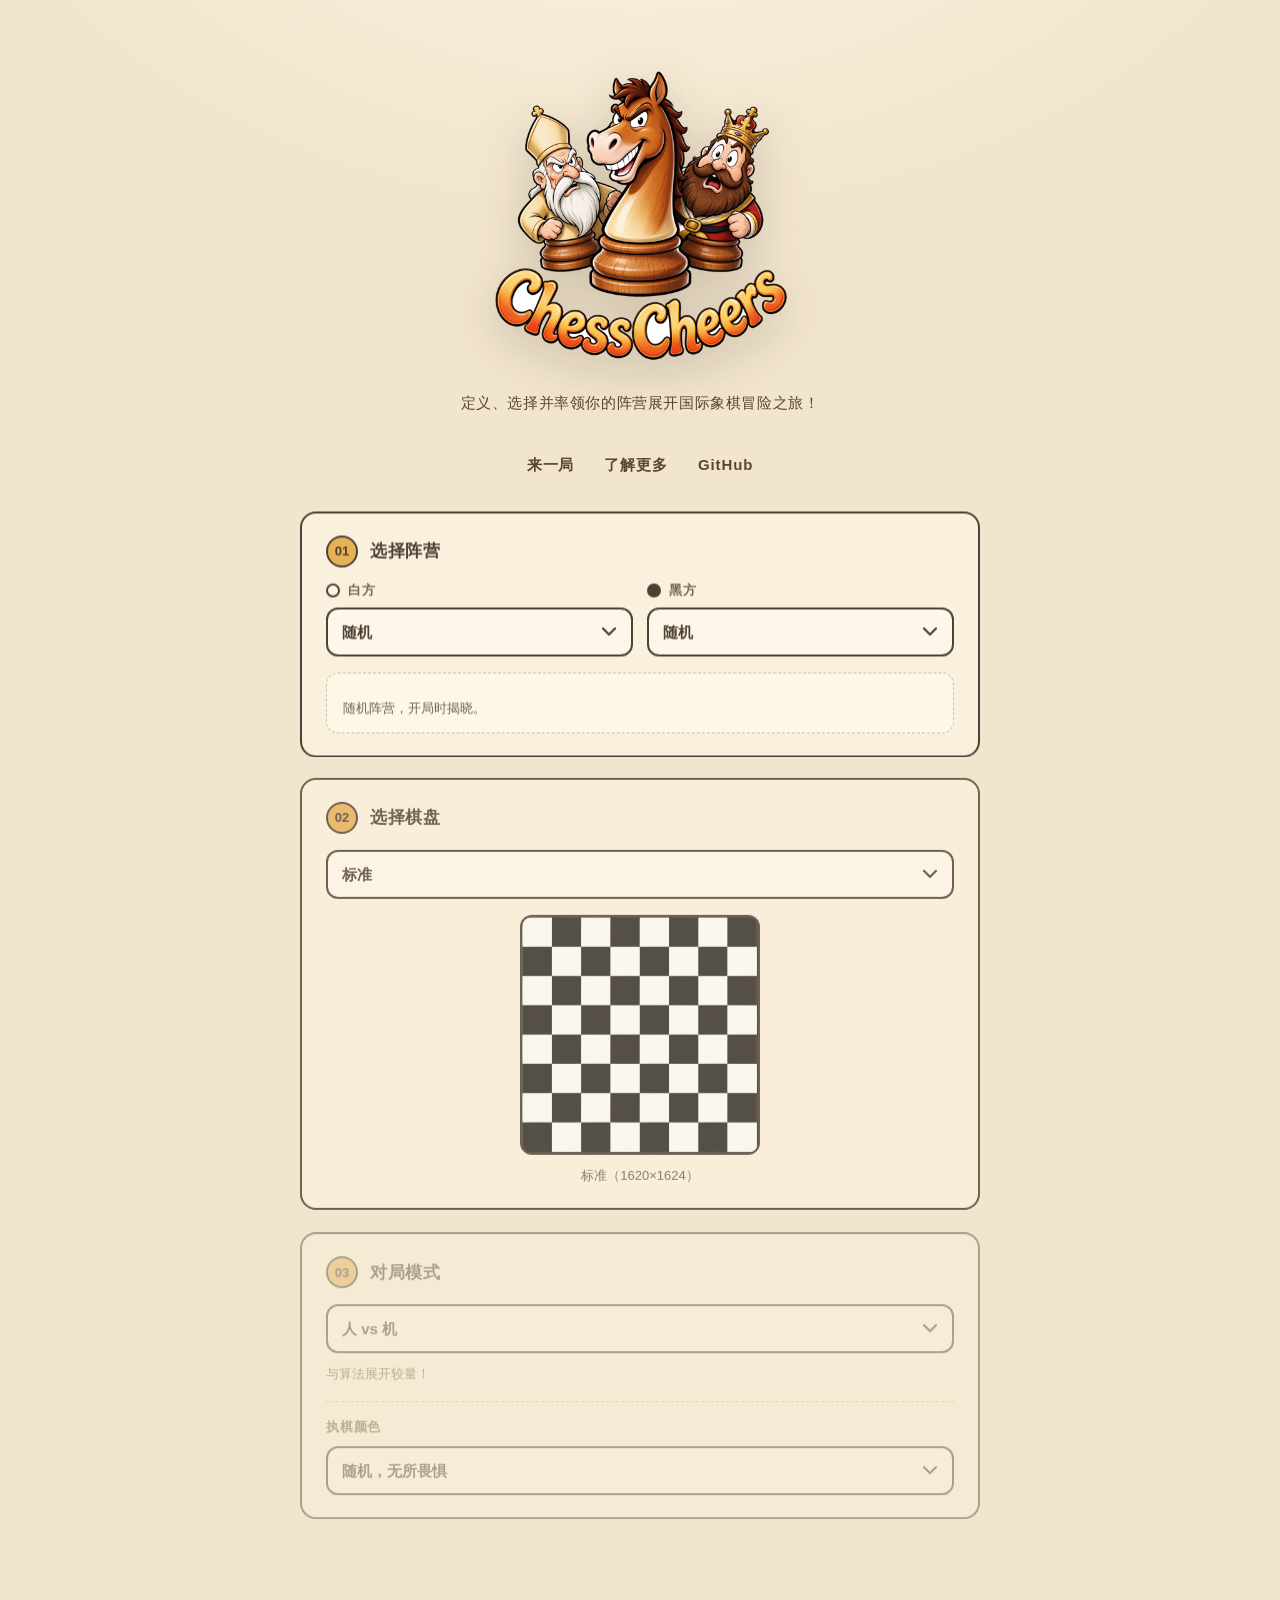
==== index.html @ b7752499 "fix: 修正 GitHub 入口、升变取色与难度映射 - 首页 GitHub 链接改为项目仓库地址 - 升变棋子改由走法结果（result.color + result.promotion）直接重建" ====
<!DOCTYPE html>
<html lang="zh-CN">
<head>
    <meta charset="UTF-8">
    <meta name="viewport" content="width=device-width, initial-scale=1.0">
    <title>ChessCheers - 定义你的阵营</title>
    <!-- 部署入口：GitHub Pages 只能以仓库根为站点根，
         项目页面位于 code/html/，故由此处跳转，保证访问域名即进入首页 -->
    <meta http-equiv="refresh" content="0; url=./code/html/index.html?v=202611091928">
    <link rel="canonical" href="./code/html/index.html">
    <style>
        html, body { height: 100%; margin: 0; }
        body {
            display: flex;
            align-items: center;
            justify-content: center;
            background: radial-gradient(900px 600px at 50% 0%, #1d2340 0%, #0f1220 60%, #080a12 100%);
            color: #c9d0e6;
            font-family: "PingFang SC", "Microsoft YaHei", "Helvetica Neue", Arial, sans-serif;
            font-size: 14px;
            letter-spacing: .5px;
        }
        a { color: #9db4ff; text-decoration: none; border-bottom: 1px dashed rgba(157, 180, 255, .5); }
        a:hover { color: #fff; }
    </style>
</head>
<body>
    <p>正在进入 ChessCheers… 若未自动跳转，请<a href="./code/html/index.html?v=202611091928">点此开始</a>。</p>
</body>
</html>
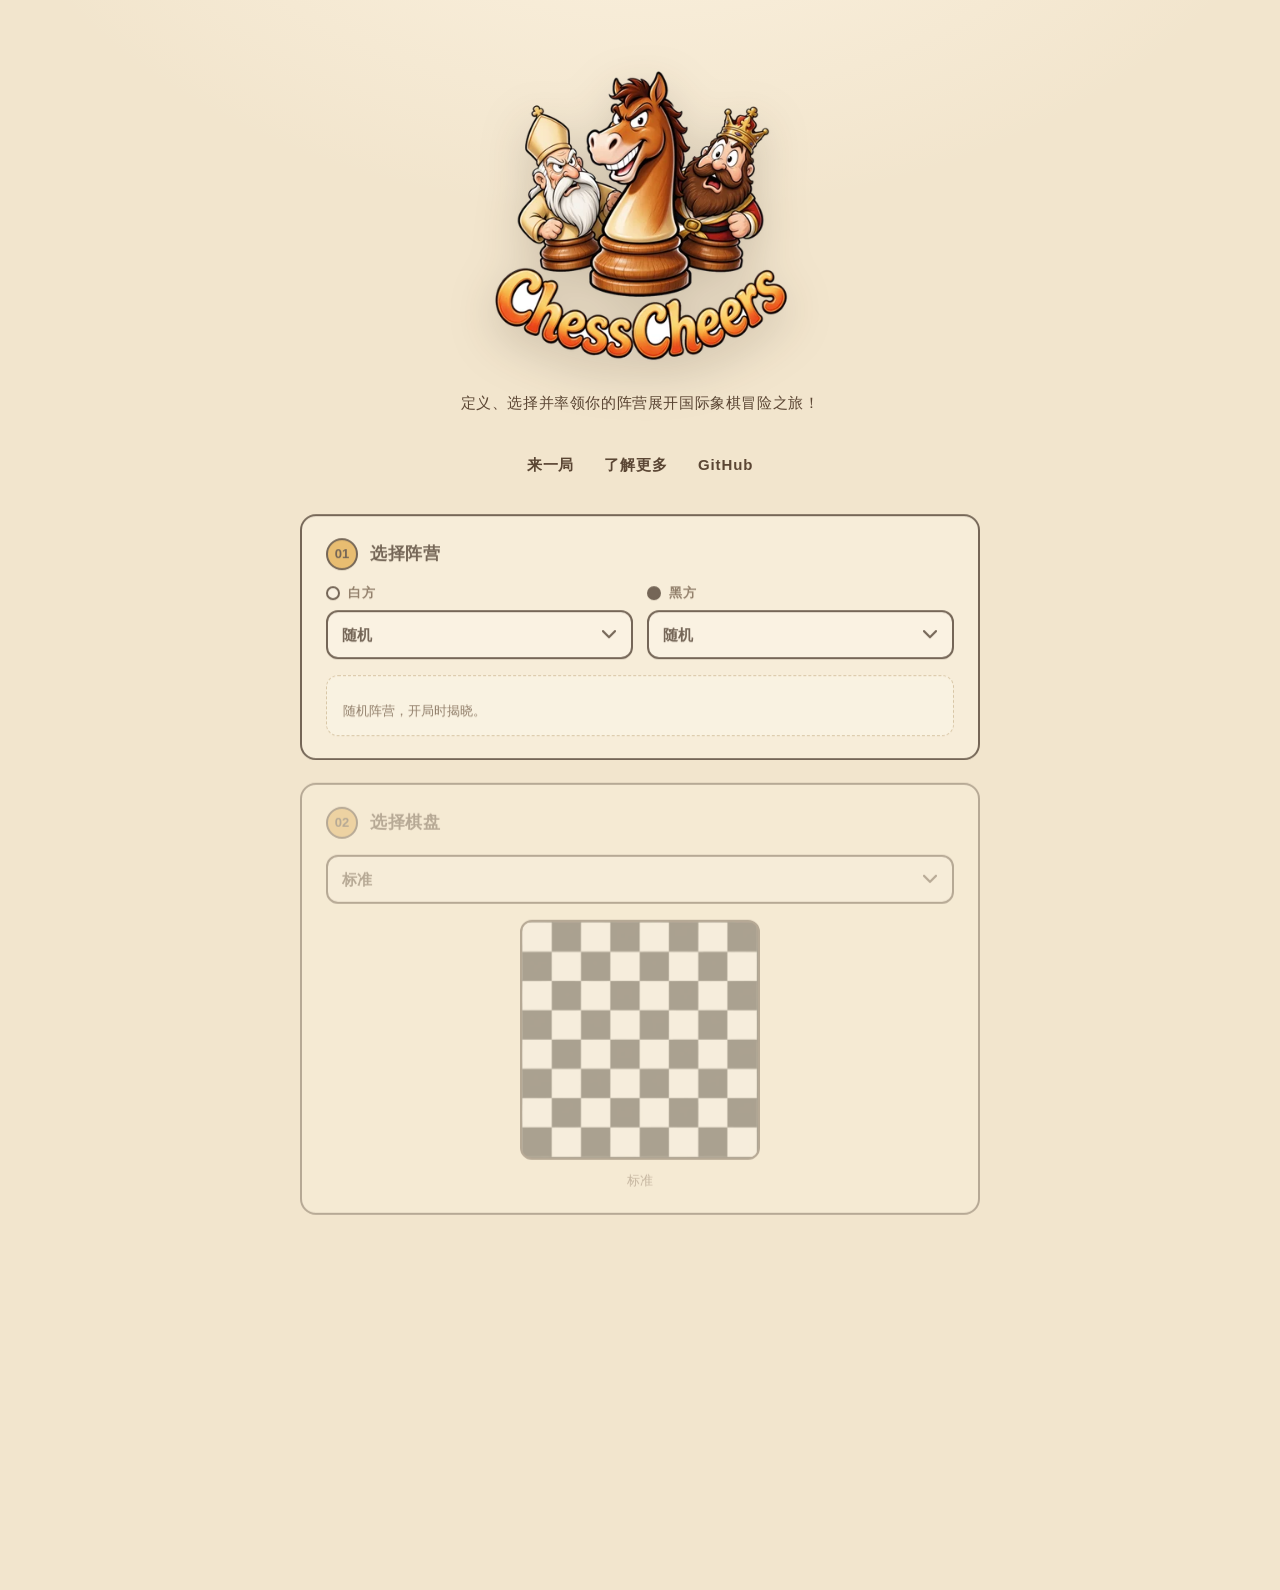
==== commit 058d161e: "perf: 素材瘦身，首屏不再加载几十 MB 线上实测到 GitHub Pages 的出口只有 30KB/s 左右，而首屏原来要拉： 32 个棋子视频（合计 46MB）+ 单张棋盘 4.9MB + l" ====
--- a/index.html
+++ b/index.html
@@ -6,7 +6,7 @@
     <title>ChessCheers - 定义你的阵营</title>
     <!-- 部署入口：GitHub Pages 只能以仓库根为站点根，
          项目页面位于 code/html/，故由此处跳转，保证访问域名即进入首页 -->
-    <meta http-equiv="refresh" content="0; url=./code/html/index.html?v=202611091928">
+    <meta http-equiv="refresh" content="0; url=./code/html/index.html?v=202611092303">
     <link rel="canonical" href="./code/html/index.html">
     <style>
         html, body { height: 100%; margin: 0; }
@@ -25,6 +25,6 @@
     </style>
 </head>
 <body>
-    <p>正在进入 ChessCheers… 若未自动跳转，请<a href="./code/html/index.html?v=202611091928">点此开始</a>。</p>
+    <p>正在进入 ChessCheers… 若未自动跳转，请<a href="./code/html/index.html?v=202611092303">点此开始</a>。</p>
 </body>
 </html>
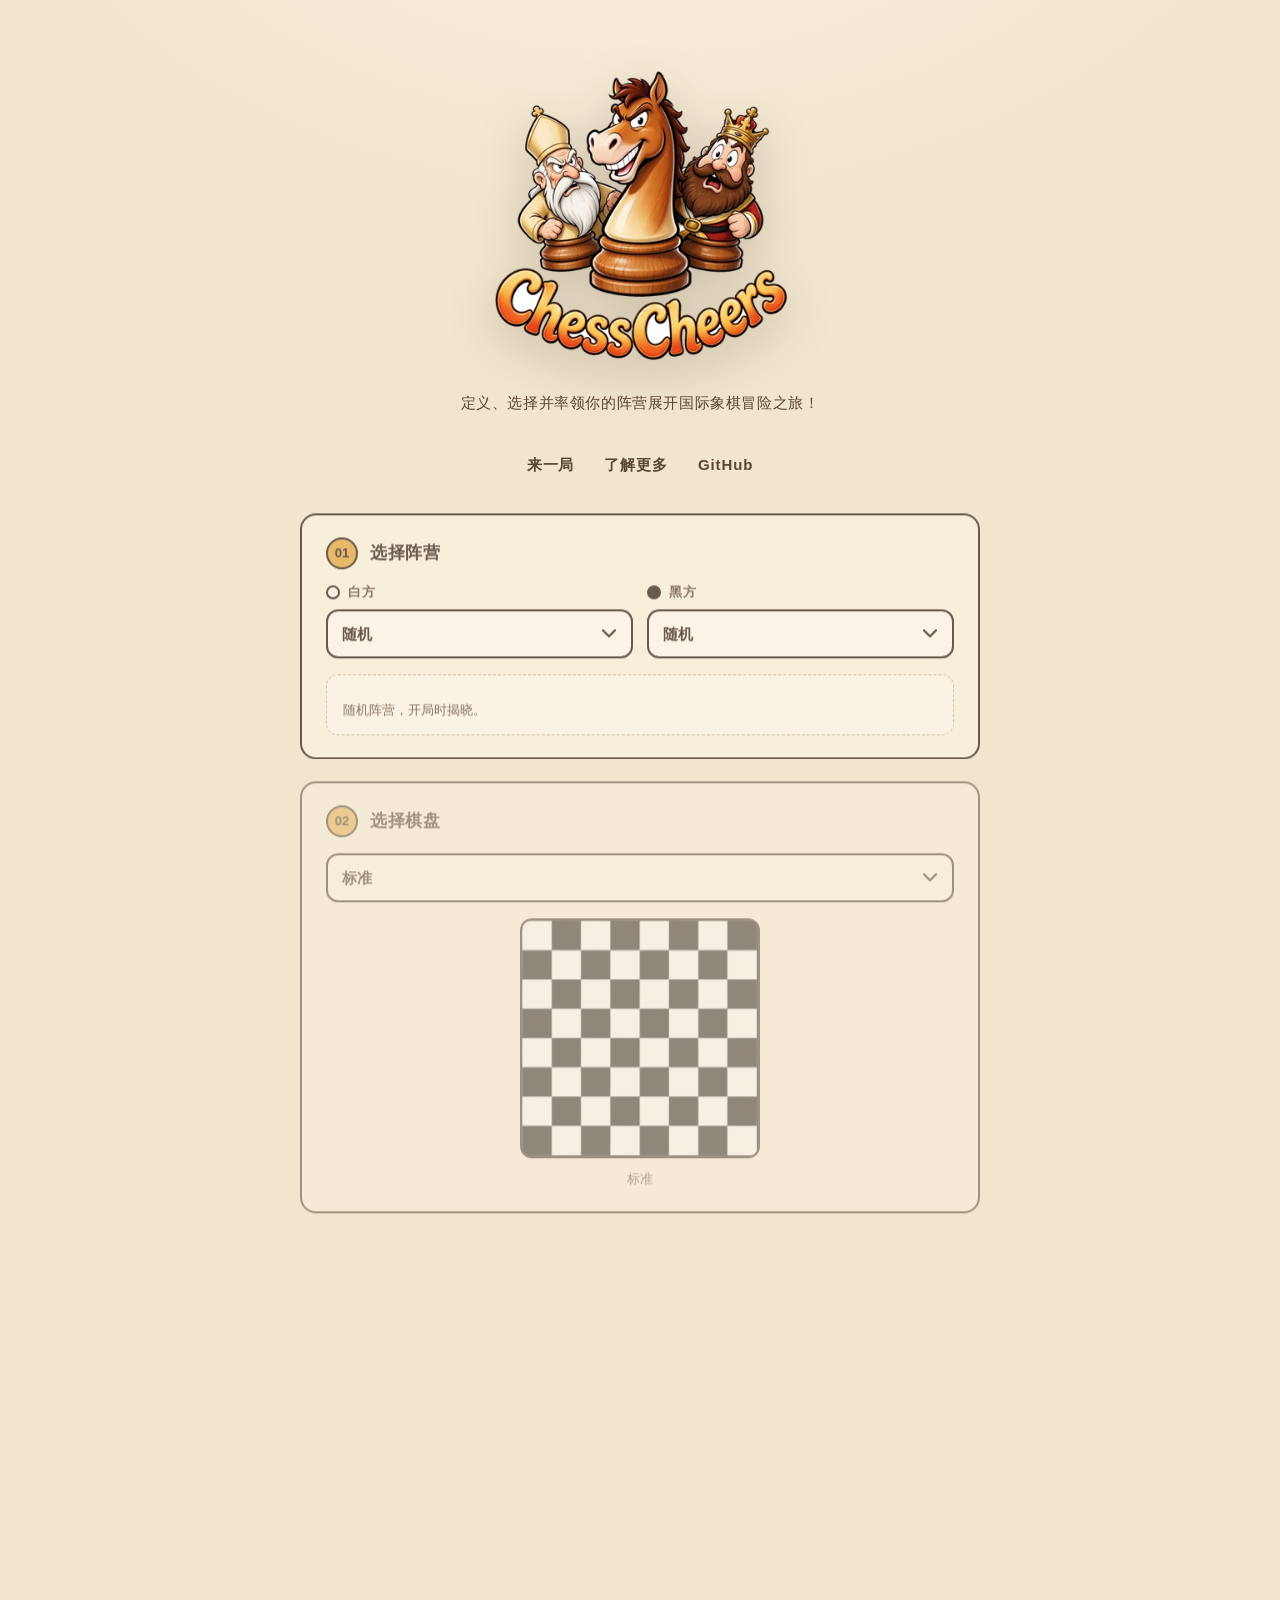
==== commit ea68b9d4: "fix: 引擎未就绪时的走子请求改为排队，避免 AI 漏走 线上实测：stockfish.wasm 共 640KB，弱网下引擎需要十几秒才 ready， 玩家这段时间走棋会收到「引擎未返回结果」，而 " ====
--- a/index.html
+++ b/index.html
@@ -6,8 +6,9 @@
     <title>ChessCheers - 定义你的阵营</title>
     <!-- 部署入口：GitHub Pages 只能以仓库根为站点根，
          项目页面位于 code/html/，故由此处跳转，保证访问域名即进入首页 -->
-    <meta http-equiv="refresh" content="0; url=./code/html/index.html?v=202611092303">
+    <meta http-equiv="refresh" content="0; url=./code/html/index.html?v=202611092323">
     <link rel="canonical" href="./code/html/index.html">
+    <link rel="icon" href="./data/chesslogo/ChessCheers_logo-128.png">
     <style>
         html, body { height: 100%; margin: 0; }
         body {
@@ -25,6 +26,6 @@
     </style>
 </head>
 <body>
-    <p>正在进入 ChessCheers… 若未自动跳转，请<a href="./code/html/index.html?v=202611092303">点此开始</a>。</p>
+    <p>正在进入 ChessCheers… 若未自动跳转，请<a href="./code/html/index.html?v=202611092323">点此开始</a>。</p>
 </body>
 </html>
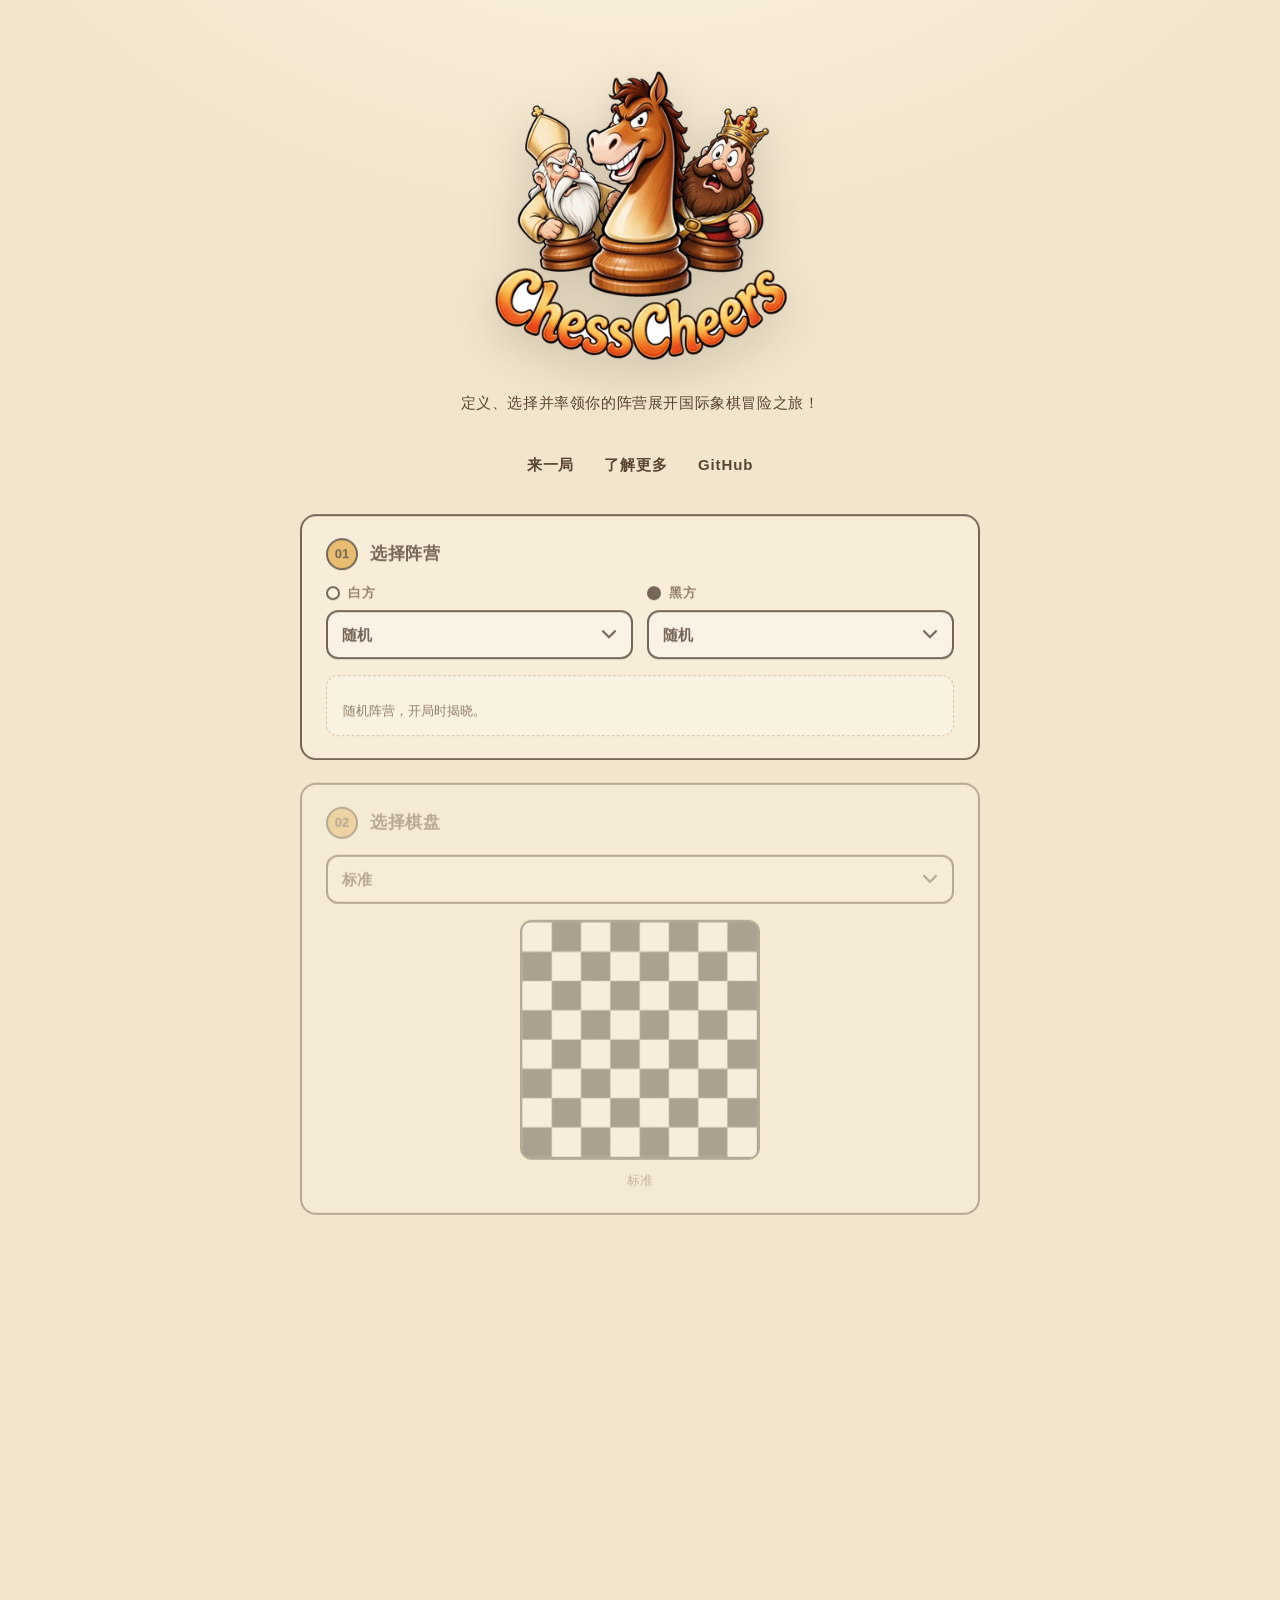
==== commit 5298db30: "fix: 引擎就绪时同一局面被搜索两次，导致 AI 不应手 上一个提交把「引擎未就绪时的请求」改为排队，但没处理重复触发： 引擎 readyok 后，队列补发与 game.js 的 onReady 各" ====
--- a/index.html
+++ b/index.html
@@ -6,7 +6,7 @@
     <title>ChessCheers - 定义你的阵营</title>
     <!-- 部署入口：GitHub Pages 只能以仓库根为站点根，
          项目页面位于 code/html/，故由此处跳转，保证访问域名即进入首页 -->
-    <meta http-equiv="refresh" content="0; url=./code/html/index.html?v=202611092323">
+    <meta http-equiv="refresh" content="0; url=./code/html/index.html?v=202611092359">
     <link rel="canonical" href="./code/html/index.html">
     <link rel="icon" href="./data/chesslogo/ChessCheers_logo-128.png">
     <style>
@@ -26,6 +26,6 @@
     </style>
 </head>
 <body>
-    <p>正在进入 ChessCheers… 若未自动跳转，请<a href="./code/html/index.html?v=202611092323">点此开始</a>。</p>
+    <p>正在进入 ChessCheers… 若未自动跳转，请<a href="./code/html/index.html?v=202611092359">点此开始</a>。</p>
 </body>
 </html>
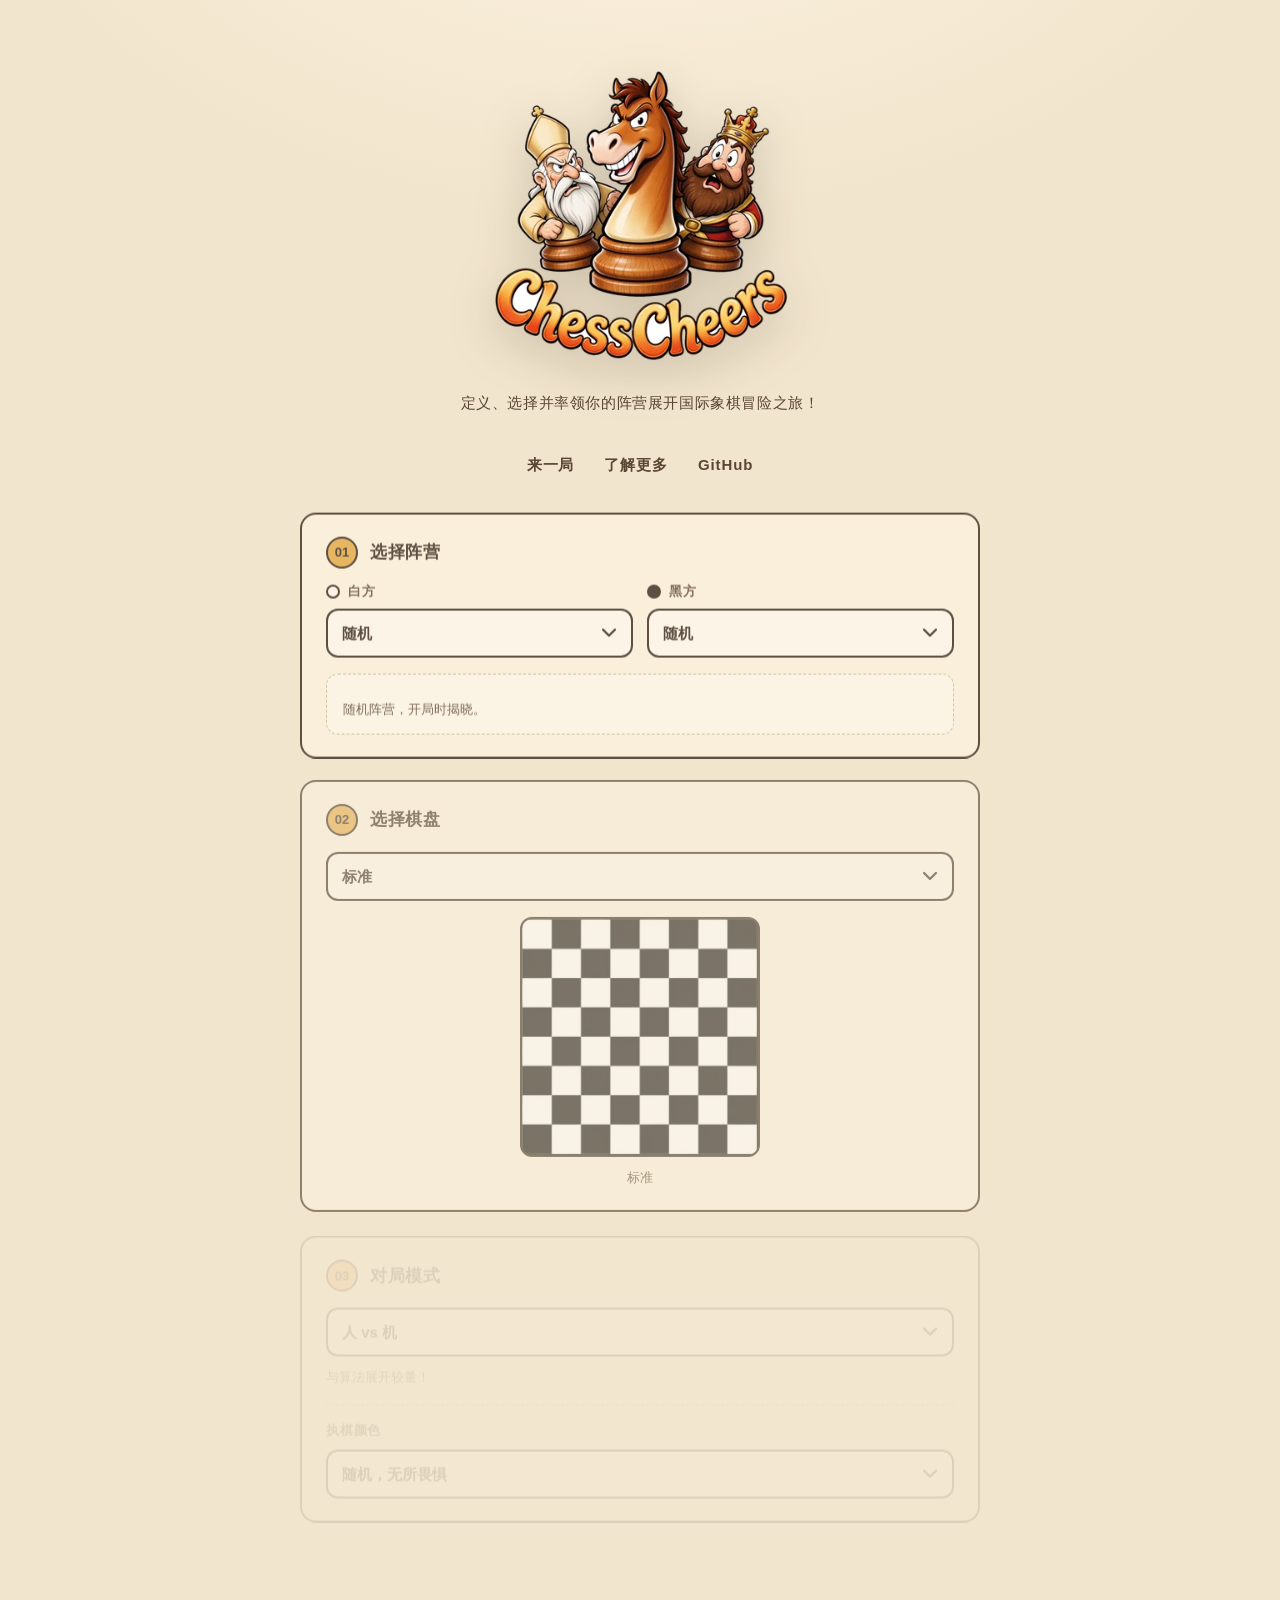
==== commit 9dbc3471: "fix: 语音与画面不同步；文档改为本地优先 音画不同步的根因不是音频大（单条 10~15KB），而是动画视频在弱网下下载不完： - 选中 / 落子 / 升变原先把静态棋子隐藏，等视频替换，结果视频没" ====
--- a/index.html
+++ b/index.html
@@ -6,7 +6,7 @@
     <title>ChessCheers - 定义你的阵营</title>
     <!-- 部署入口：GitHub Pages 只能以仓库根为站点根，
          项目页面位于 code/html/，故由此处跳转，保证访问域名即进入首页 -->
-    <meta http-equiv="refresh" content="0; url=./code/html/index.html?v=202611092359">
+    <meta http-equiv="refresh" content="0; url=./code/html/index.html?v=202611100036">
     <link rel="canonical" href="./code/html/index.html">
     <link rel="icon" href="./data/chesslogo/ChessCheers_logo-128.png">
     <style>
@@ -26,6 +26,6 @@
     </style>
 </head>
 <body>
-    <p>正在进入 ChessCheers… 若未自动跳转，请<a href="./code/html/index.html?v=202611092359">点此开始</a>。</p>
+    <p>正在进入 ChessCheers… 若未自动跳转，请<a href="./code/html/index.html?v=202611100036">点此开始</a>。</p>
 </body>
 </html>
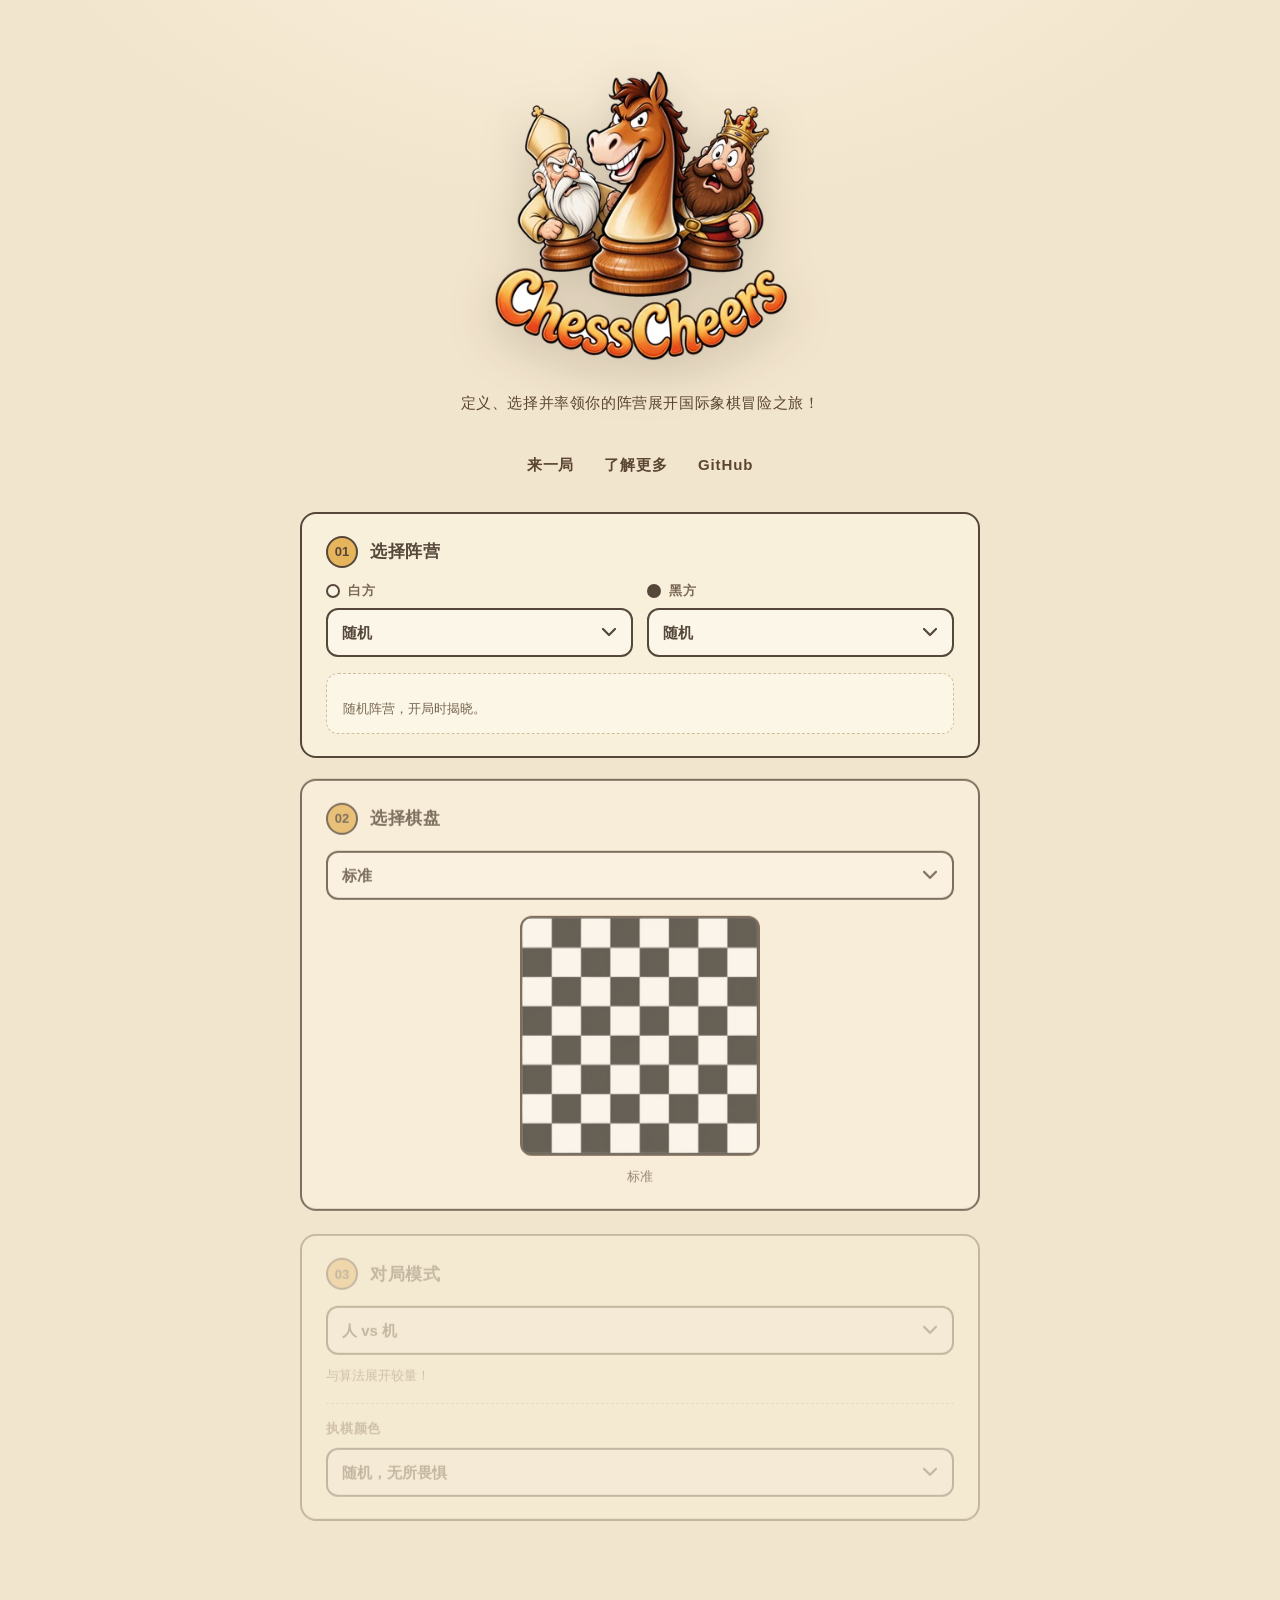
==== commit f1f8d64c: "chore: 定版前的代码、文档与素材审查 代码 - 四个页面补齐文件头注释（页面结构 / 依赖 / 关键实现） - 按 AGENTS.md 的「单函数 ≤30 行」拆分 8 处超长函数：   res" ====
--- a/index.html
+++ b/index.html
@@ -6,26 +6,27 @@
     <title>ChessCheers - 定义你的阵营</title>
     <!-- 部署入口：GitHub Pages 只能以仓库根为站点根，
          项目页面位于 code/html/，故由此处跳转，保证访问域名即进入首页 -->
-    <meta http-equiv="refresh" content="0; url=./code/html/index.html?v=202611100036">
+    <meta http-equiv="refresh" content="0; url=./code/html/index.html?v=202611100131">
     <link rel="canonical" href="./code/html/index.html">
     <link rel="icon" href="./data/chesslogo/ChessCheers_logo-128.png">
     <style>
+        /* 与站内保持同一视觉基调，避免跳转前闪出深色底 */
         html, body { height: 100%; margin: 0; }
         body {
             display: flex;
             align-items: center;
             justify-content: center;
-            background: radial-gradient(900px 600px at 50% 0%, #1d2340 0%, #0f1220 60%, #080a12 100%);
-            color: #c9d0e6;
+            background: #f2e5cd;
+            color: #2b1c12;
             font-family: "PingFang SC", "Microsoft YaHei", "Helvetica Neue", Arial, sans-serif;
             font-size: 14px;
             letter-spacing: .5px;
         }
-        a { color: #9db4ff; text-decoration: none; border-bottom: 1px dashed rgba(157, 180, 255, .5); }
-        a:hover { color: #fff; }
+        a { color: #c2561f; text-decoration: none; border-bottom: 1px dashed rgba(194, 86, 31, .5); }
+        a:hover { color: #a5382b; }
     </style>
 </head>
 <body>
-    <p>正在进入 ChessCheers… 若未自动跳转，请<a href="./code/html/index.html?v=202611100036">点此开始</a>。</p>
+    <p>正在进入 ChessCheers… 若未自动跳转，请<a href="./code/html/index.html?v=202611100131">点此开始</a>。</p>
 </body>
 </html>
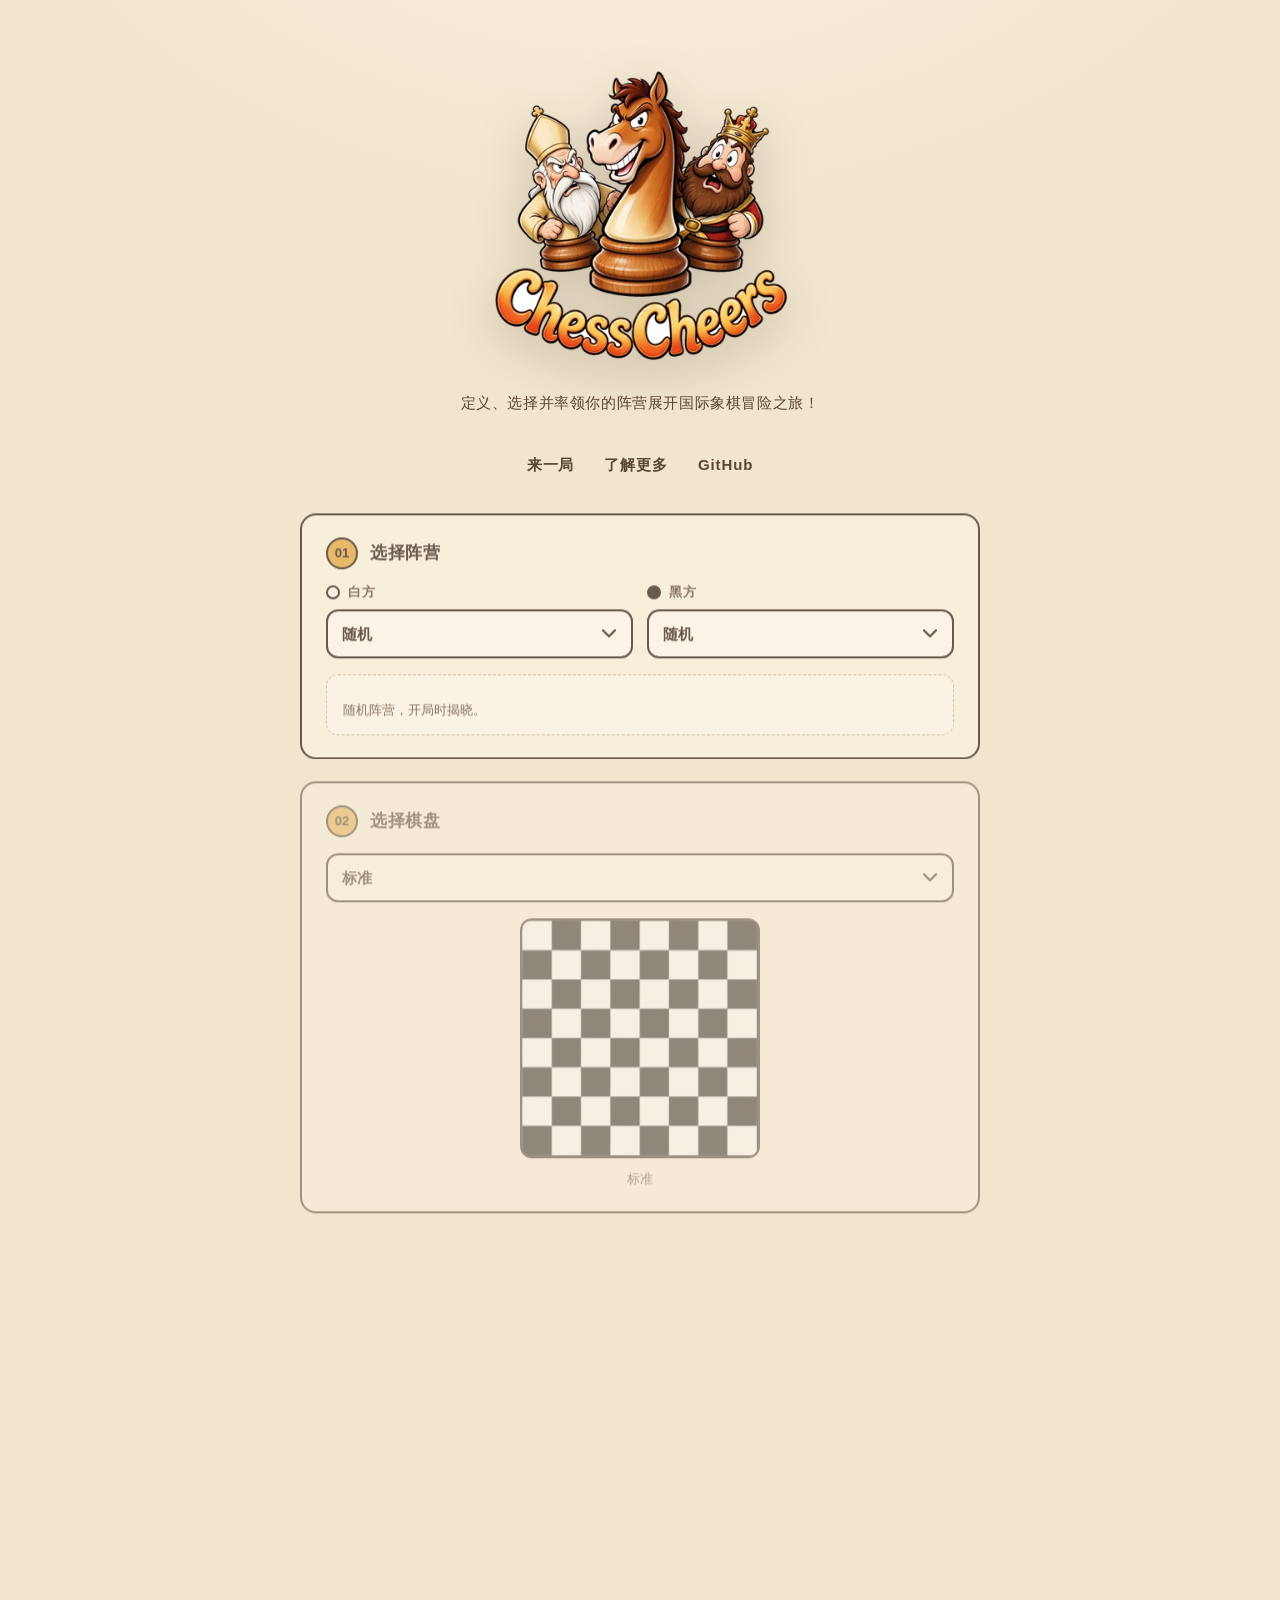
==== commit 442ef48a: "fix: 补齐阿贝母鸡卡缺失语音，并加固音频转换工具 语音（data/chesspiece/阿贝母鸡卡） - 补 5 条语音：Queen 落子、Bishop 落子、Pawn 选中 / 落子 / 被吃 " ====
--- a/index.html
+++ b/index.html
@@ -6,7 +6,7 @@
     <title>ChessCheers - 定义你的阵营</title>
     <!-- 部署入口：GitHub Pages 只能以仓库根为站点根，
          项目页面位于 code/html/，故由此处跳转，保证访问域名即进入首页 -->
-    <meta http-equiv="refresh" content="0; url=./code/html/index.html?v=202611100131">
+    <meta http-equiv="refresh" content="0; url=./code/html/index.html?v=202611101655">
     <link rel="canonical" href="./code/html/index.html">
     <link rel="icon" href="./data/chesslogo/ChessCheers_logo-128.png">
     <style>
@@ -27,6 +27,6 @@
     </style>
 </head>
 <body>
-    <p>正在进入 ChessCheers… 若未自动跳转，请<a href="./code/html/index.html?v=202611100131">点此开始</a>。</p>
+    <p>正在进入 ChessCheers… 若未自动跳转，请<a href="./code/html/index.html?v=202611101655">点此开始</a>。</p>
 </body>
 </html>
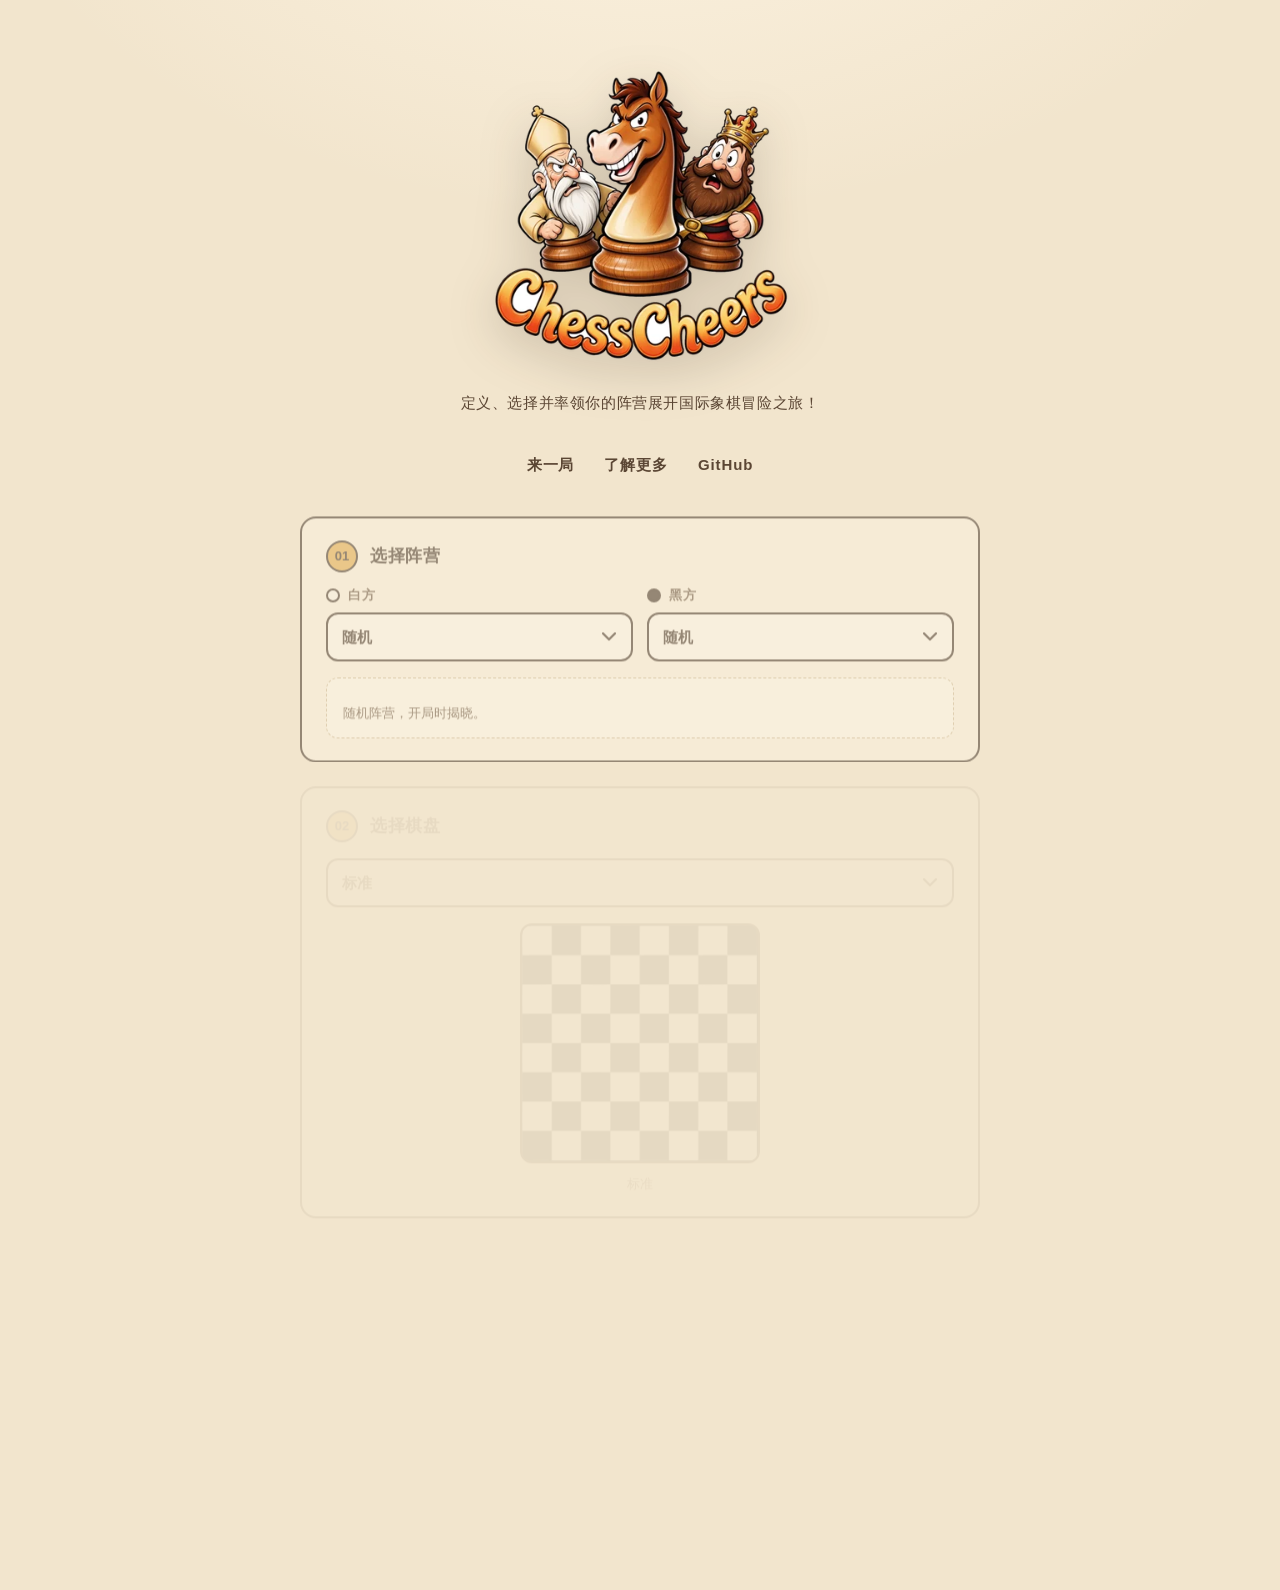
==== commit afdf6a31: "feat: 新增猪猪熊冰淇淋与巧克力两个纯图片阵营 两种阵营共用一张静态棋子图覆盖选中/落子/被吃三态，不含语音， 无需改动对局逻辑，仅由素材清单登记。optimize-assets.py 增加了 棋" ====
--- a/index.html
+++ b/index.html
@@ -6,7 +6,7 @@
     <title>ChessCheers - 定义你的阵营</title>
     <!-- 部署入口：GitHub Pages 只能以仓库根为站点根，
          项目页面位于 code/html/，故由此处跳转，保证访问域名即进入首页 -->
-    <meta http-equiv="refresh" content="0; url=./code/html/index.html?v=202611101655">
+    <meta http-equiv="refresh" content="0; url=./code/html/index.html?v=202611182349">
     <link rel="canonical" href="./code/html/index.html">
     <link rel="icon" href="./data/chesslogo/ChessCheers_logo-128.png">
     <style>
@@ -27,6 +27,6 @@
     </style>
 </head>
 <body>
-    <p>正在进入 ChessCheers… 若未自动跳转，请<a href="./code/html/index.html?v=202611101655">点此开始</a>。</p>
+    <p>正在进入 ChessCheers… 若未自动跳转，请<a href="./code/html/index.html?v=202611182349">点此开始</a>。</p>
 </body>
 </html>
